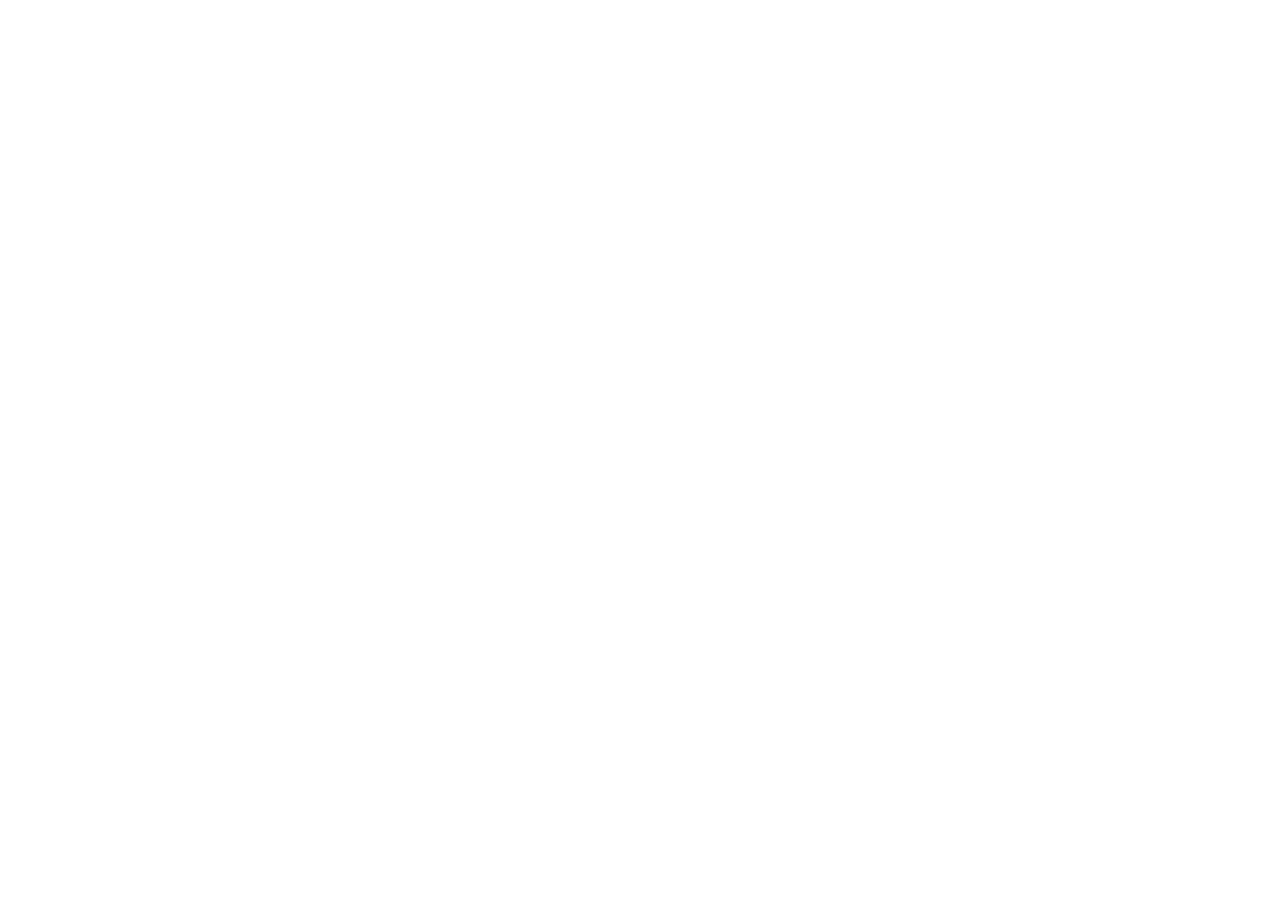
==== img/index.html @ fab170a4 "creata struttura CSS,HTML + push immagini" ====
<!DOCTYPE html>
<html lang="en">
<head>
    <meta charset="UTF-8">
    <meta name="viewport" content="width=device-width, initial-scale=1.0">
    <title>HTML CSS Discord</title>

    <!--CSS-->
    <link rel="stylesheet" href="css/style.css">

    <!--font awesome-->
    <link rel="stylesheet" href="https://cdnjs.cloudflare.com/ajax/libs/font-awesome/6.5.2/css/all.min.css" integrity="sha512-SnH5WK+bZxgPHs44uWIX+LLJAJ9/2PkPKZ5QiAj6Ta86w+fsb2TkcmfRyVX3pBnMFcV7oQPJkl9QevSCWr3W6A==" crossorigin="anonymous" referrerpolicy="no-referrer" />
</head>
<body>
    <!--HEADER-->

    <!--/HEADER-->
    <!--MAIN-->

    <!--MAIN-->
    <!--FOOTER-->
    
    <!--FOOTER-->
</body>
</html>
---- img/css/style.css ----
/*
    RESET
*/
* {
    margin: 0;
    padding: 0;
    box-sizing: border-box;
}
/*
    GENERAL
*/

/*
    HEADER
*/

/*
    MAIN
*/

/*
    FOOTER
*/
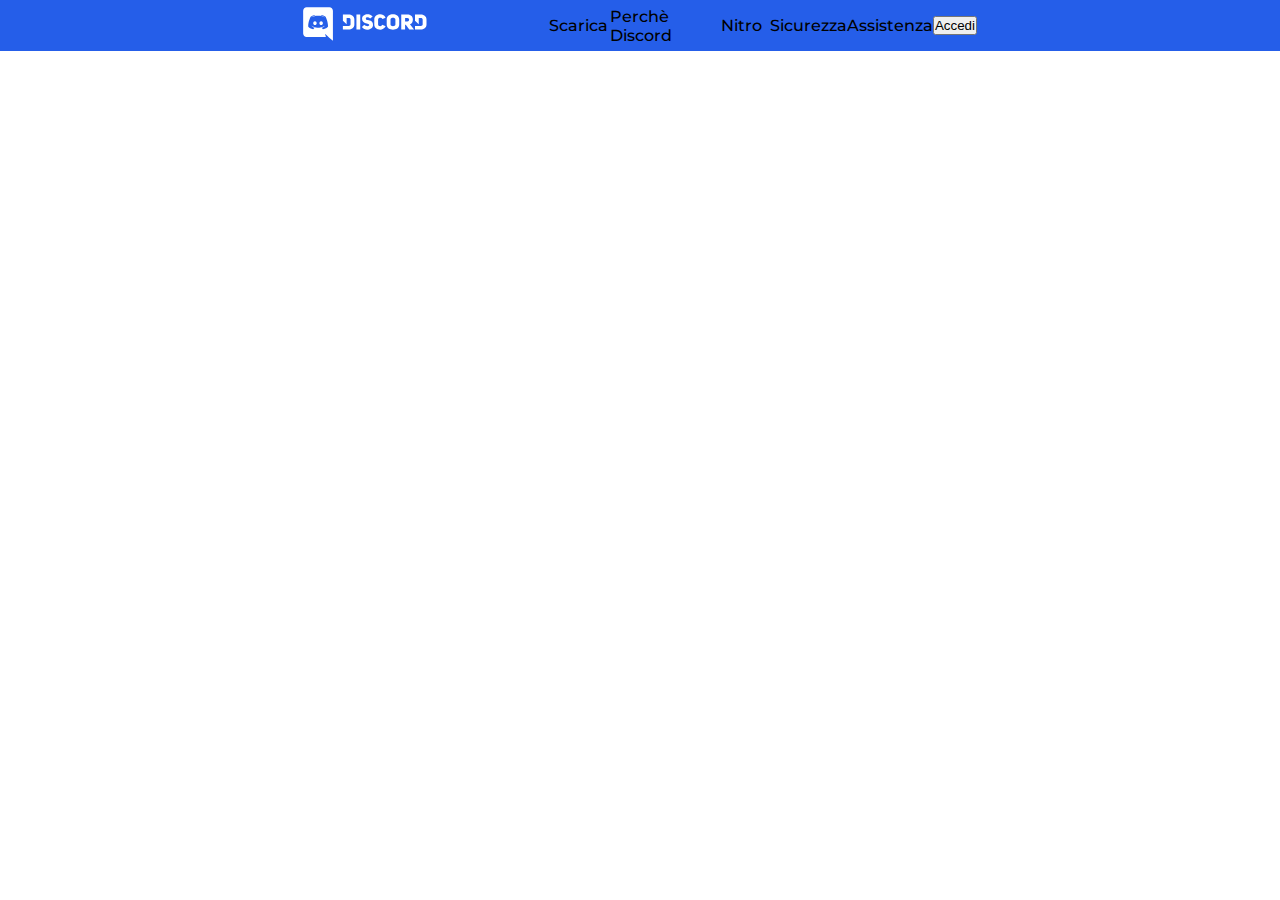
==== commit 44612fe4: "Header HTML completato, in fase di costruzione header CSS" ====
--- a/img/index.html
+++ b/img/index.html
@@ -1,25 +1,56 @@
 <!DOCTYPE html>
 <html lang="en">
-<head>
-    <meta charset="UTF-8">
-    <meta name="viewport" content="width=device-width, initial-scale=1.0">
-    <title>HTML CSS Discord</title>
+    <head>
+        <meta charset="UTF-8">
+        <meta name="viewport" content="width=device-width, initial-scale=1.0">
+        <title>HTML CSS Discord</title>
 
-    <!--CSS-->
-    <link rel="stylesheet" href="css/style.css">
+        <!--CSS-->
+        <link rel="stylesheet" href="css/style.css">
 
-    <!--font awesome-->
-    <link rel="stylesheet" href="https://cdnjs.cloudflare.com/ajax/libs/font-awesome/6.5.2/css/all.min.css" integrity="sha512-SnH5WK+bZxgPHs44uWIX+LLJAJ9/2PkPKZ5QiAj6Ta86w+fsb2TkcmfRyVX3pBnMFcV7oQPJkl9QevSCWr3W6A==" crossorigin="anonymous" referrerpolicy="no-referrer" />
-</head>
-<body>
-    <!--HEADER-->
+        <!--font awesome-->
+        <link rel="stylesheet" href="https://cdnjs.cloudflare.com/ajax/libs/font-awesome/6.5.2/css/all.min.css" integrity="sha512-SnH5WK+bZxgPHs44uWIX+LLJAJ9/2PkPKZ5QiAj6Ta86w+fsb2TkcmfRyVX3pBnMFcV7oQPJkl9QevSCWr3W6A==" crossorigin="anonymous" referrerpolicy="no-referrer" />
+    
+        <!--Google Font-->
+        <link rel="preconnect" href="https://fonts.googleapis.com">
+        <link rel="preconnect" href="https://fonts.gstatic.com" crossorigin>
+        <link href="https://fonts.googleapis.com/css2?family=Montserrat:ital,wght@0,100..900;1,100..900&display=swap" rel="stylesheet">
+    </head>
+    <body>
+        <!--HEADER-->
+            <header>
+                <div class="container-header">
+                    <div class="discord">
+                        <img src="./logo.svg" alt="logo discord">
+                    </div>
+                    <div class="scarica">
+                        Scarica
+                    </div>
 
-    <!--/HEADER-->
-    <!--MAIN-->
+                    <div class="perche-discord">
+                        Perchè Discord
+                    </div>
 
-    <!--MAIN-->
-    <!--FOOTER-->
-    
-    <!--FOOTER-->
-</body>
+                    <div class="nitro">
+                        Nitro
+                    </div>
+
+                    <div class="sicurezza">
+                        Sicurezza
+                    </div>
+
+                    <div class="assistenza">
+                        Assistenza
+                    </div>
+                    <button class="accedi">Accedi</button>
+                </div>
+            </header>
+        <!--/HEADER-->
+        <!--MAIN-->
+
+        <!--MAIN-->
+        <!--FOOTER-->
+
+        <!--FOOTER-->
+    </body>
 </html>--- a/img/css/style.css
+++ b/img/css/style.css
@@ -7,14 +7,56 @@
     box-sizing: border-box;
 }
 /*
+    FONT
+*/
+
+html {
+  font-family: "Montserrat", sans-serif;
+  font-optical-sizing: auto;
+  font-weight: 500;
+  font-style: normal;
+}
+/*
     GENERAL
 */
 
 /*
     HEADER
 */
+.container-header {
+    background-color: #255EE9;
+    display: flex;
+    height: 50px;
+    justify-content: center;
+    align-items: center;
+    padding: 2%;
+}
 
-/*
+
+.discord {
+    flex-basis: 20%;
+    }
+
+.scarica {
+    flex-basis: 5%;
+}
+
+.perche-discord {
+    flex-basis: 9%;
+}
+
+.nitro {
+    flex-basis: 4%;
+}
+
+.sicurezza {
+    flex-basis: 6%;
+}
+
+.assistenza {
+    flex-basis: 6%;
+}
+    /*
     MAIN
 */
 
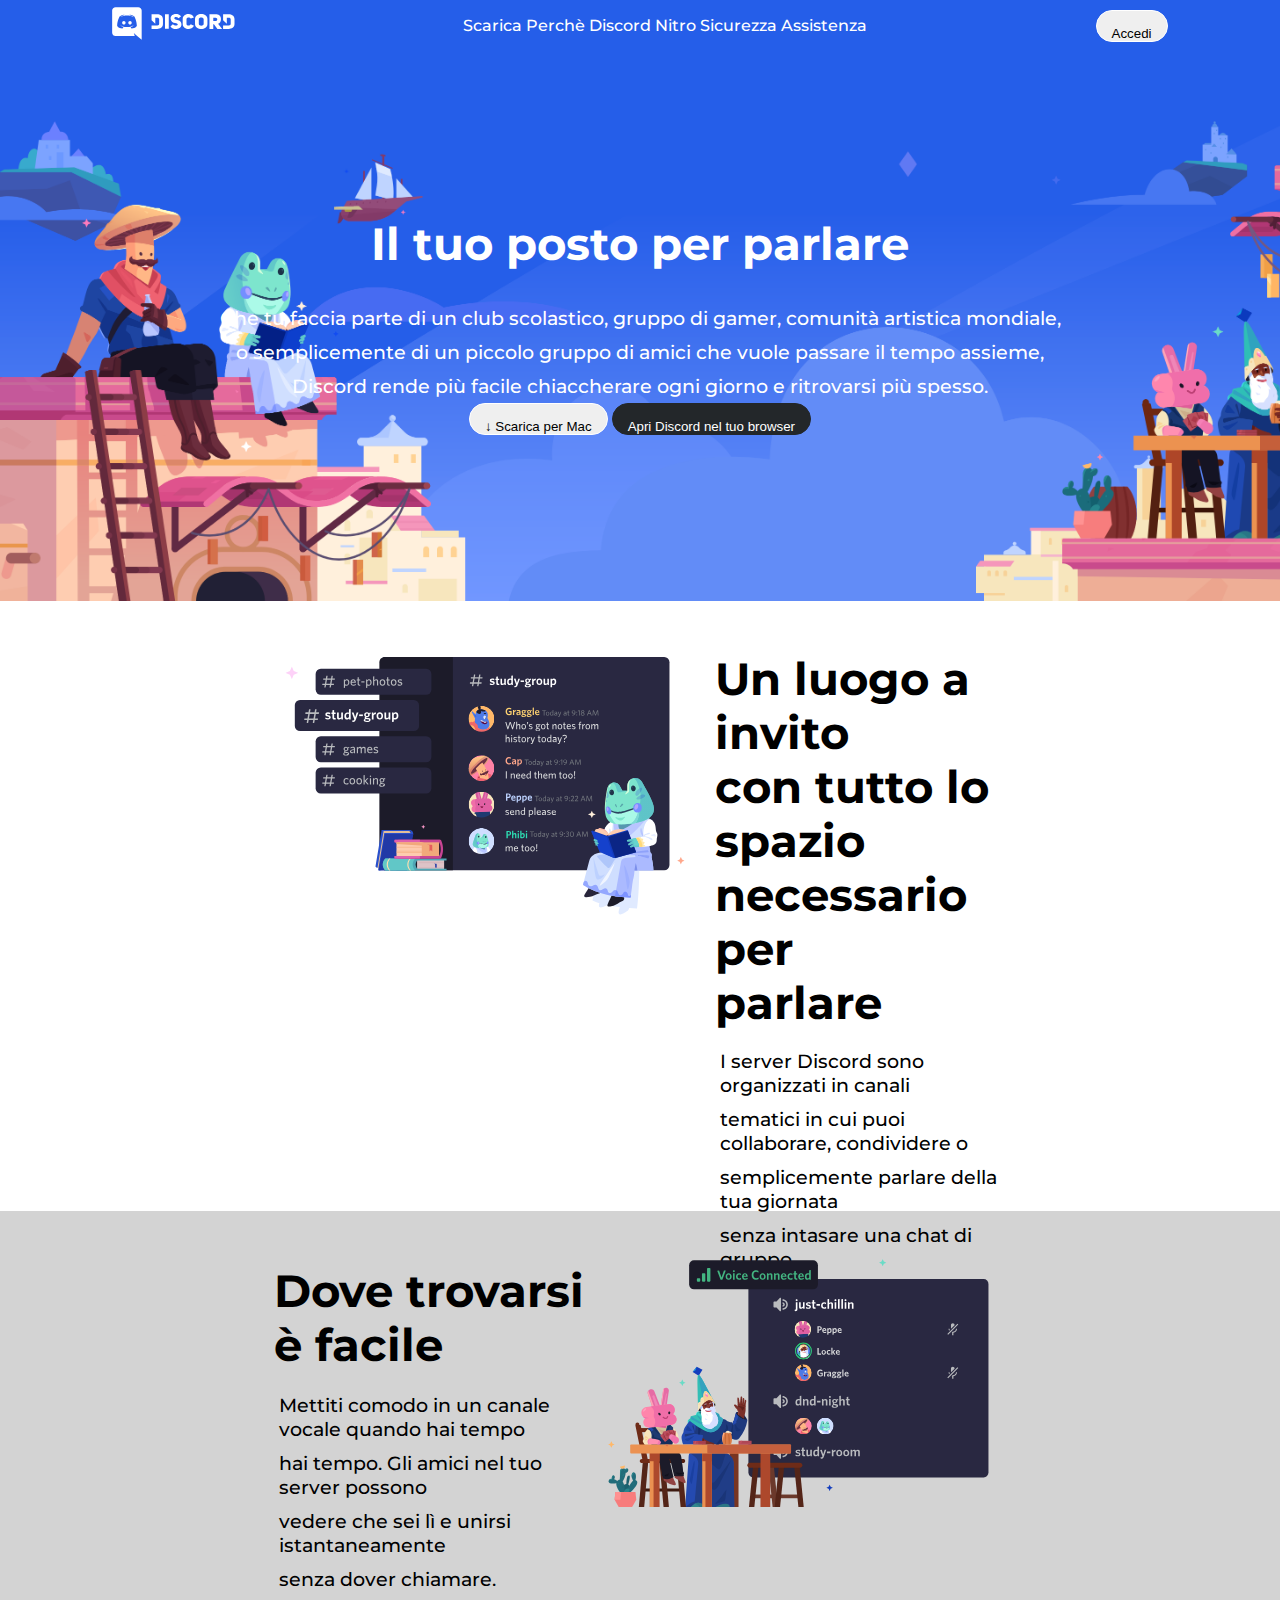
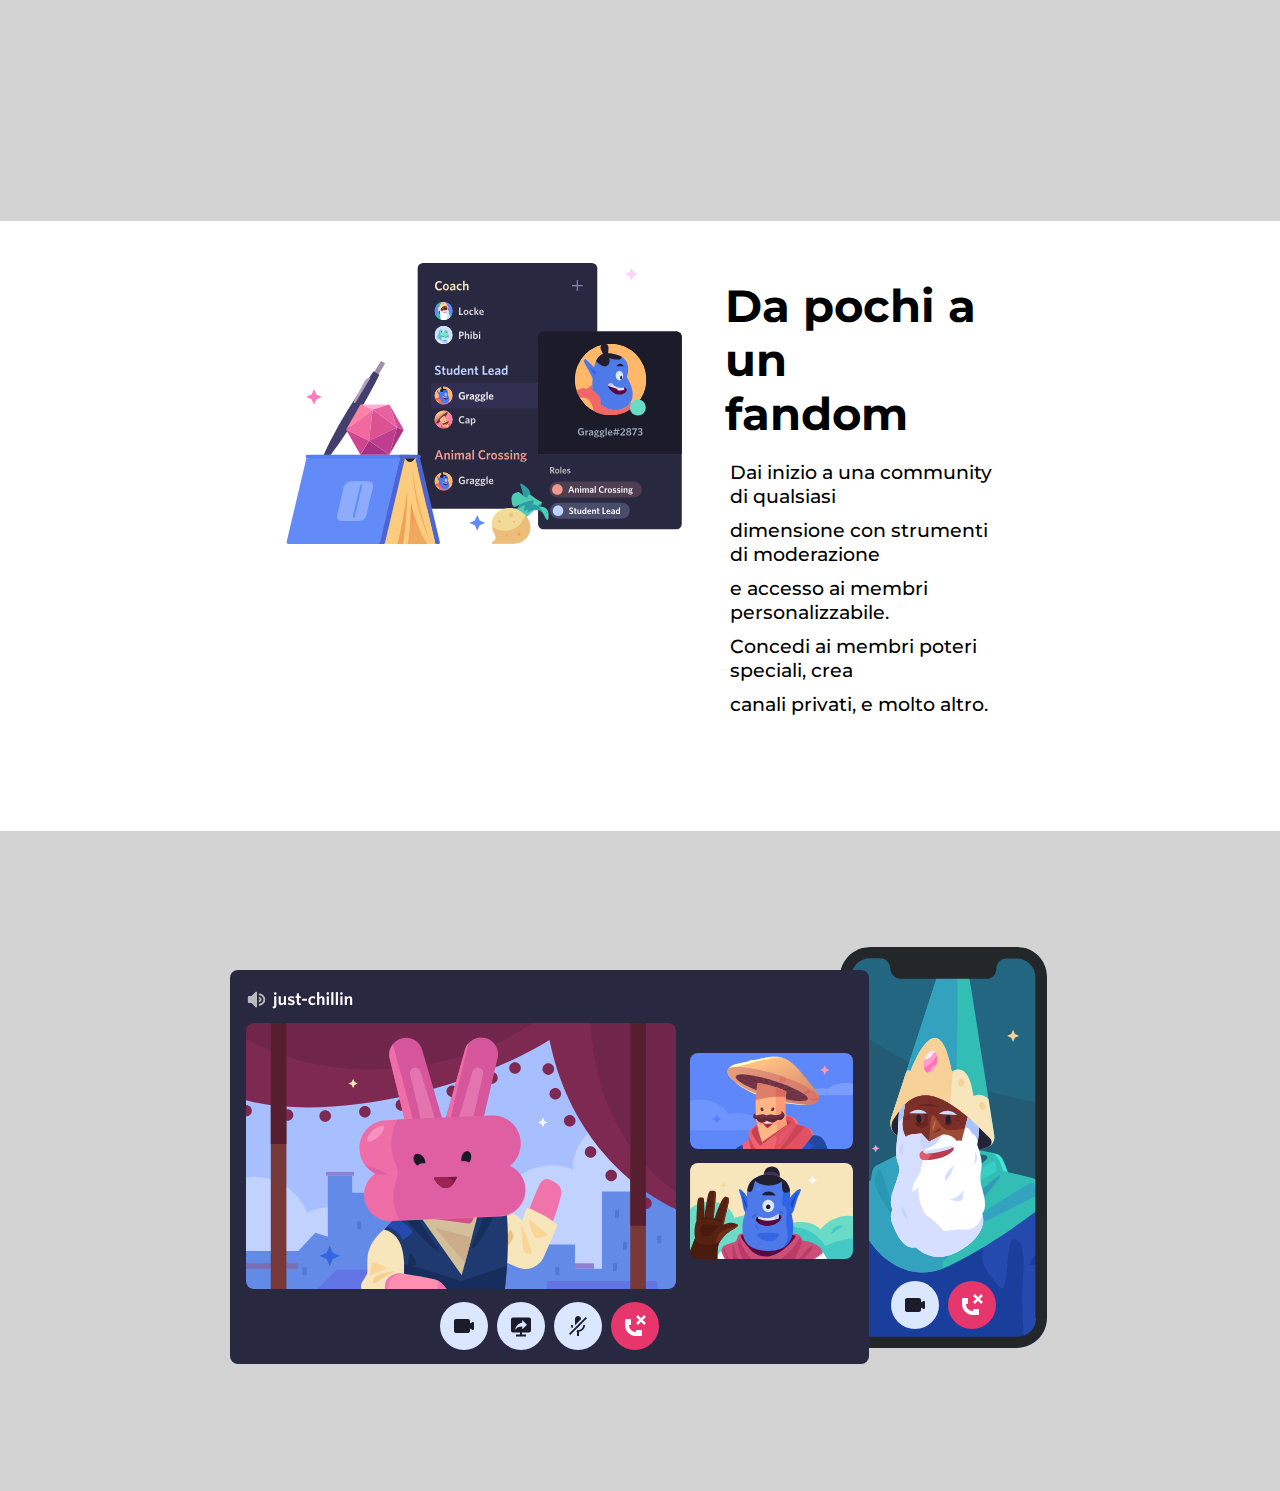
==== commit de8a61e6: "fatto quasi tutto il main" ====
--- a/img/index.html
+++ b/img/index.html
@@ -23,34 +23,128 @@
                     <div class="discord">
                         <img src="./logo.svg" alt="logo discord">
                     </div>
-                    <div class="scarica">
-                        Scarica
-                    </div>
 
-                    <div class="perche-discord">
-                        Perchè Discord
-                    </div>
-
-                    <div class="nitro">
-                        Nitro
-                    </div>
-
-                    <div class="sicurezza">
-                        Sicurezza
-                    </div>
-
-                    <div class="assistenza">
-                        Assistenza
-                    </div>
+                    <nav class="nav-button">
+                        Scarica Perchè Discord Nitro Sicurezza Assistenza
+                    </nav>
+                    
                     <button class="accedi">Accedi</button>
                 </div>
             </header>
         <!--/HEADER-->
         <!--MAIN-->
+            <div class="container-blu">
+                <div class="first-main">
+                    <h2>Il tuo posto per parlare</h2>
+                    <p>Che tu faccia parte di un club scolastico,
+                         gruppo di gamer, comunità artistica mondiale,
+                         </p>
+                    <p>o semplicemente di un piccolo gruppo di amici che
+                        vuole passare il tempo assieme,
+                    </p>
+                    <p>Discord rende più facile chiaccherare ogni
+                        giorno e ritrovarsi più spesso.
+                    </p>
+                    <button class="scarica-mac">
+                        &darr; Scarica per Mac
+                    </button>
+                    <button class="apri-browser">
+                        Apri Discord nel tuo browser
+                    </button>
+                </div>
+            </div>
 
+            <div class="container-white">
+                <div class="container-img1">
+                    <img src="./item1.svg" alt="item1">
+                </div>
+                <div class="container-text1">
+                    <h2 class="space-h2-1">
+                        Un luogo a invito <br>
+                        con tutto lo <br>
+                        spazio <br>
+                        necessario per <br> 
+                        parlare
+                    </h2>
+                    <p>
+                        I server Discord sono organizzati in canali
+                    </p>
+                    <p>
+                        tematici in cui puoi collaborare, condividere o
+                    </p>
+                    <p>
+                        semplicemente parlare della tua giornata
+                    </p>
+                    <p>
+                        senza intasare una chat di gruppo.
+                    </p>
+                </div>
+            </div>
+                <div class="container-gray">
+                    <div class="container-text2">
+                        <h2 class="space-h2-2">
+                            Dove trovarsi è facile
+                        </h2>
+                        <p>
+                            Mettiti comodo in un canale vocale quando hai tempo
+                        </p>
+                        <p>
+                            hai tempo. Gli amici nel tuo server possono
+                        </p>
+                        <p>
+                            vedere che sei lì e unirsi istantaneamente
+                        </p>
+                        <p>
+                            senza dover chiamare.
+                        </p>
+                    </div>
+                    <div class="container-img2">
+                        <img src="./item2.svg" alt="item2">
+                    </div>
+                </div>
+                <div class="container-white">
+                    <div class="container-img3">
+                        <img src="./item3.svg" alt="item3">
+                    </div>
+                    <div class="container-text3">
+                        <h2 class="space-h2-3">
+                            Da pochi a un <br> 
+                            fandom
+                        </h2>
+                        <p>
+                            Dai inizio a una community di qualsiasi
+                        </p>
+                        <p>
+                            dimensione con strumenti di moderazione
+                        </p>
+                        <p>
+                            e accesso ai membri personalizzabile.
+                        </p>
+                        <p>
+                            Concedi ai membri poteri speciali, crea
+                        </p>
+                        <p>
+                            canali privati, e molto altro.
+                        </p>
+                    </div>
+                </div>
+                <div class="container-gray">
+                    <div class="container-text4">
+
+                    </div>
+                    <div class="container-img4">
+                        <img src="./item4-big.svg" alt="item4">
+                    </div>
+                    <div class="container-text5">
+
+                    </div>
+                </div>
+            </div>
         <!--MAIN-->
         <!--FOOTER-->
-
+        <div class="container-dark">
+                    
+        </div>
         <!--FOOTER-->
     </body>
 </html>--- a/img/css/style.css
+++ b/img/css/style.css
@@ -19,6 +19,9 @@
 /*
     GENERAL
 */
+img {
+    max-width: 100%;
+}
 
 /*
     HEADER
@@ -34,32 +37,134 @@
 
 
 .discord {
-    flex-basis: 20%;
+    flex-basis: 10%;
     }
 
-.scarica {
-    flex-basis: 5%;
+.nav-button {
+    flex-basis: 70%;
+    text-align: center;
+    color: white;
 }
 
-.perche-discord {
-    flex-basis: 9%;
+.accedi,
+.scarica-mac,
+.apri-browser {
+    padding: 15px;
+    height: 30px;
+    border-bottom-left-radius: 20px;
+    border-bottom-right-radius: 20px;
+    border-top-left-radius: 20px;
+    border-top-right-radius: 20px;
 }
 
-.nitro {
-    flex-basis: 4%;
+.accedi, 
+.scarica-mac {
+    border: 1px solid white;
 }
 
-.sicurezza {
-    flex-basis: 6%;
-}
-
-.assistenza {
-    flex-basis: 6%;
+.apri-browser {
+    color: white;
+    background-color: #23272A;
+    border: 1px solid #23272A;
 }
     /*
     MAIN
 */
+.container-blu {
+    background-image: url(../jumbo.png);
+    background-size: cover;
+    display: flex;
+}
 
+.first-main {
+    max-width: 100%;
+    height: 550px;
+    color: white;
+    margin: 0 auto;
+    text-align: center;
+    align-content: center;
+}
+
+.first-main > h2 {
+    padding-bottom: 30px;
+}
+
+h2 {
+    font-size: 4cap;
+}
+
+p {
+    padding: 5px;
+    font-size: larger;
+}
+
+.container-white {
+    background-color: white;
+    padding: 30px;
+    display: flex;
+}
+
+.container-img1 {
+    height: 550px;
+    margin-left: 20%;
+}
+
+.container-text1 {
+    height: 550px;
+    margin-right: 20%;
+}
+
+.space-h2-1,
+.space-h2-2 {
+    margin-top: 7%;
+    padding-bottom: 5%;
+}
+
+.container-gray {
+    background-color: lightgray;
+    padding: 30px;
+    display: flex;
+}
+
+.container-img2 {
+    height: 550px;
+    margin-right: 20%;
+}
+
+.container-text2 {
+    height: 550px;
+    margin-left: 20%;
+}
+
+.container-img3 {
+    height: 550px;
+    margin-left: 20%;
+}
+
+.container-text3 {
+    height: 550px;
+    margin-right: 20%;
+}
+
+.space-h2-3 {
+    margin-top: 10%;
+    padding-bottom: 5%;
+}
+
+.container-img4 {
+    padding: 30px;
+    max-width: 100%;
+    height: 600px;
+    margin: 0 auto;
+}
+
+.container-text4 {
+    height: 550px;
+}
+
+.container-text5 {
+    height: 550px;
+}
 /*
     FOOTER
 */
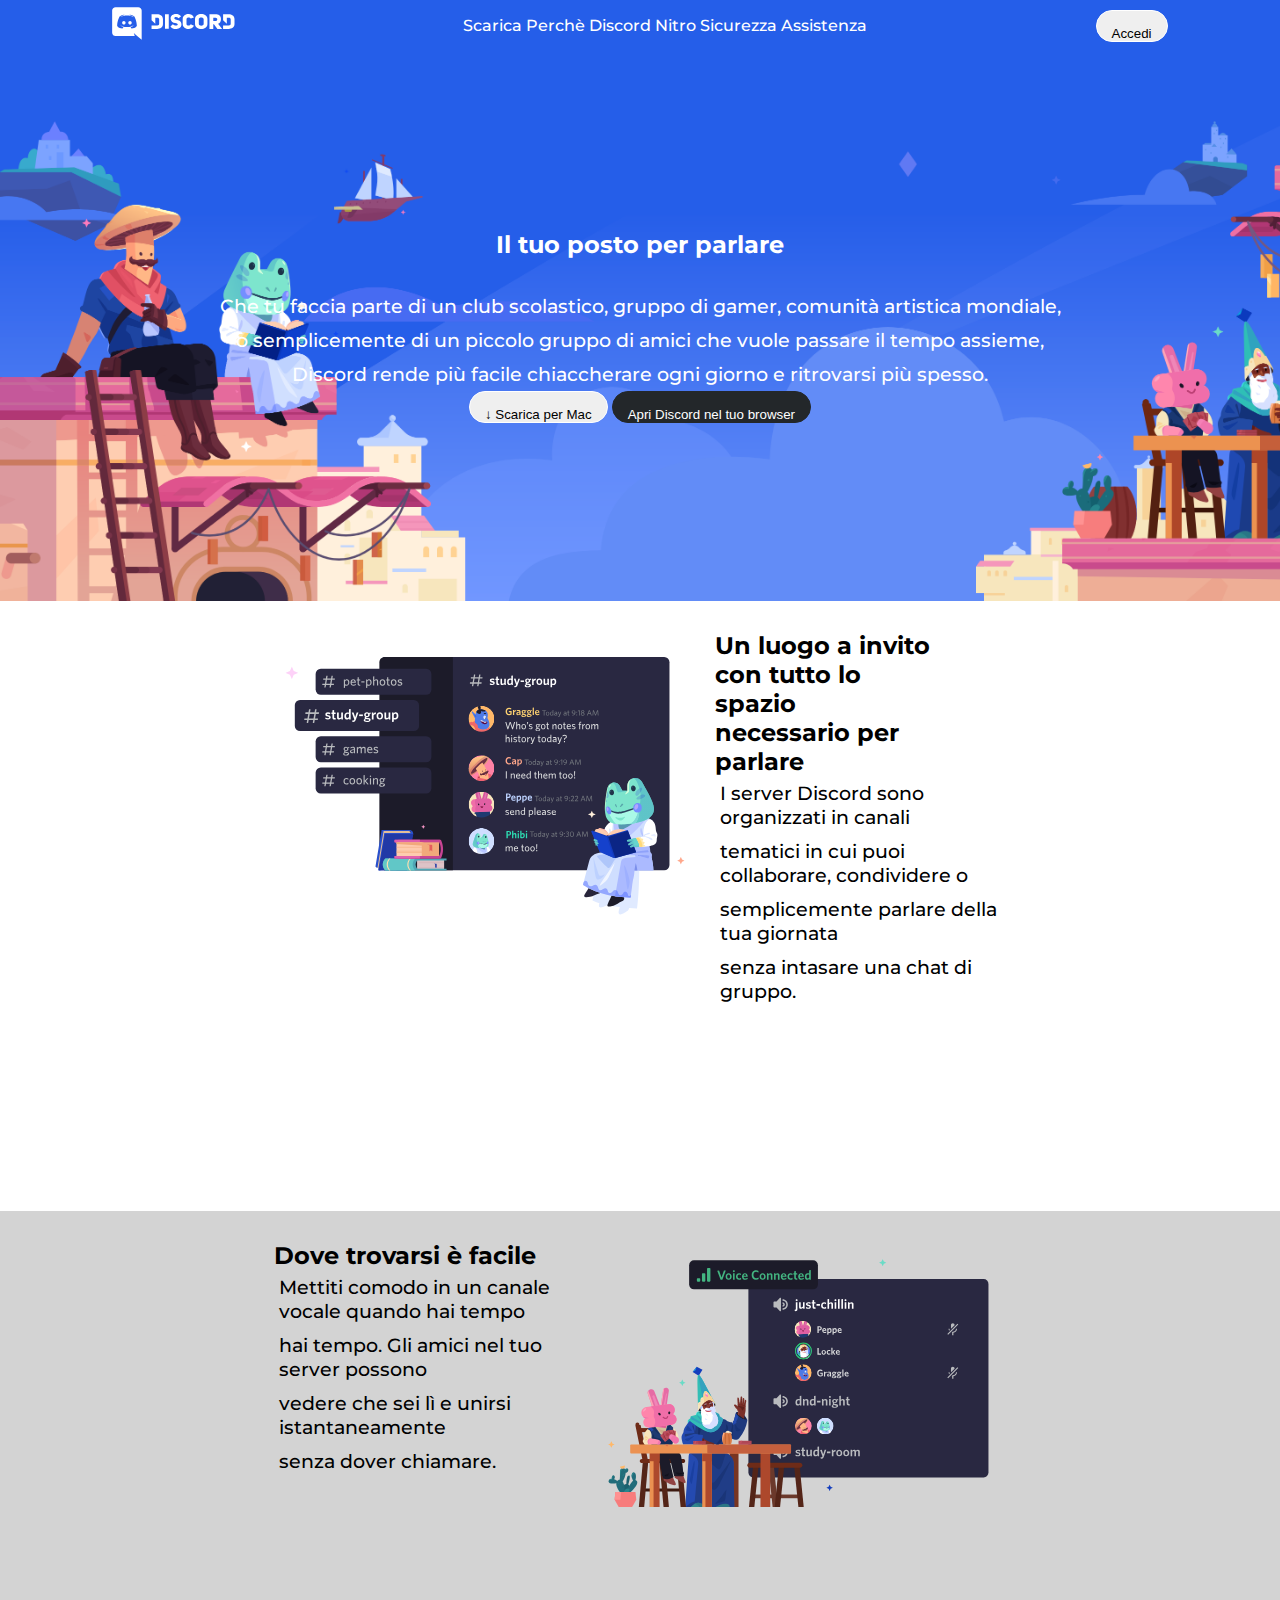
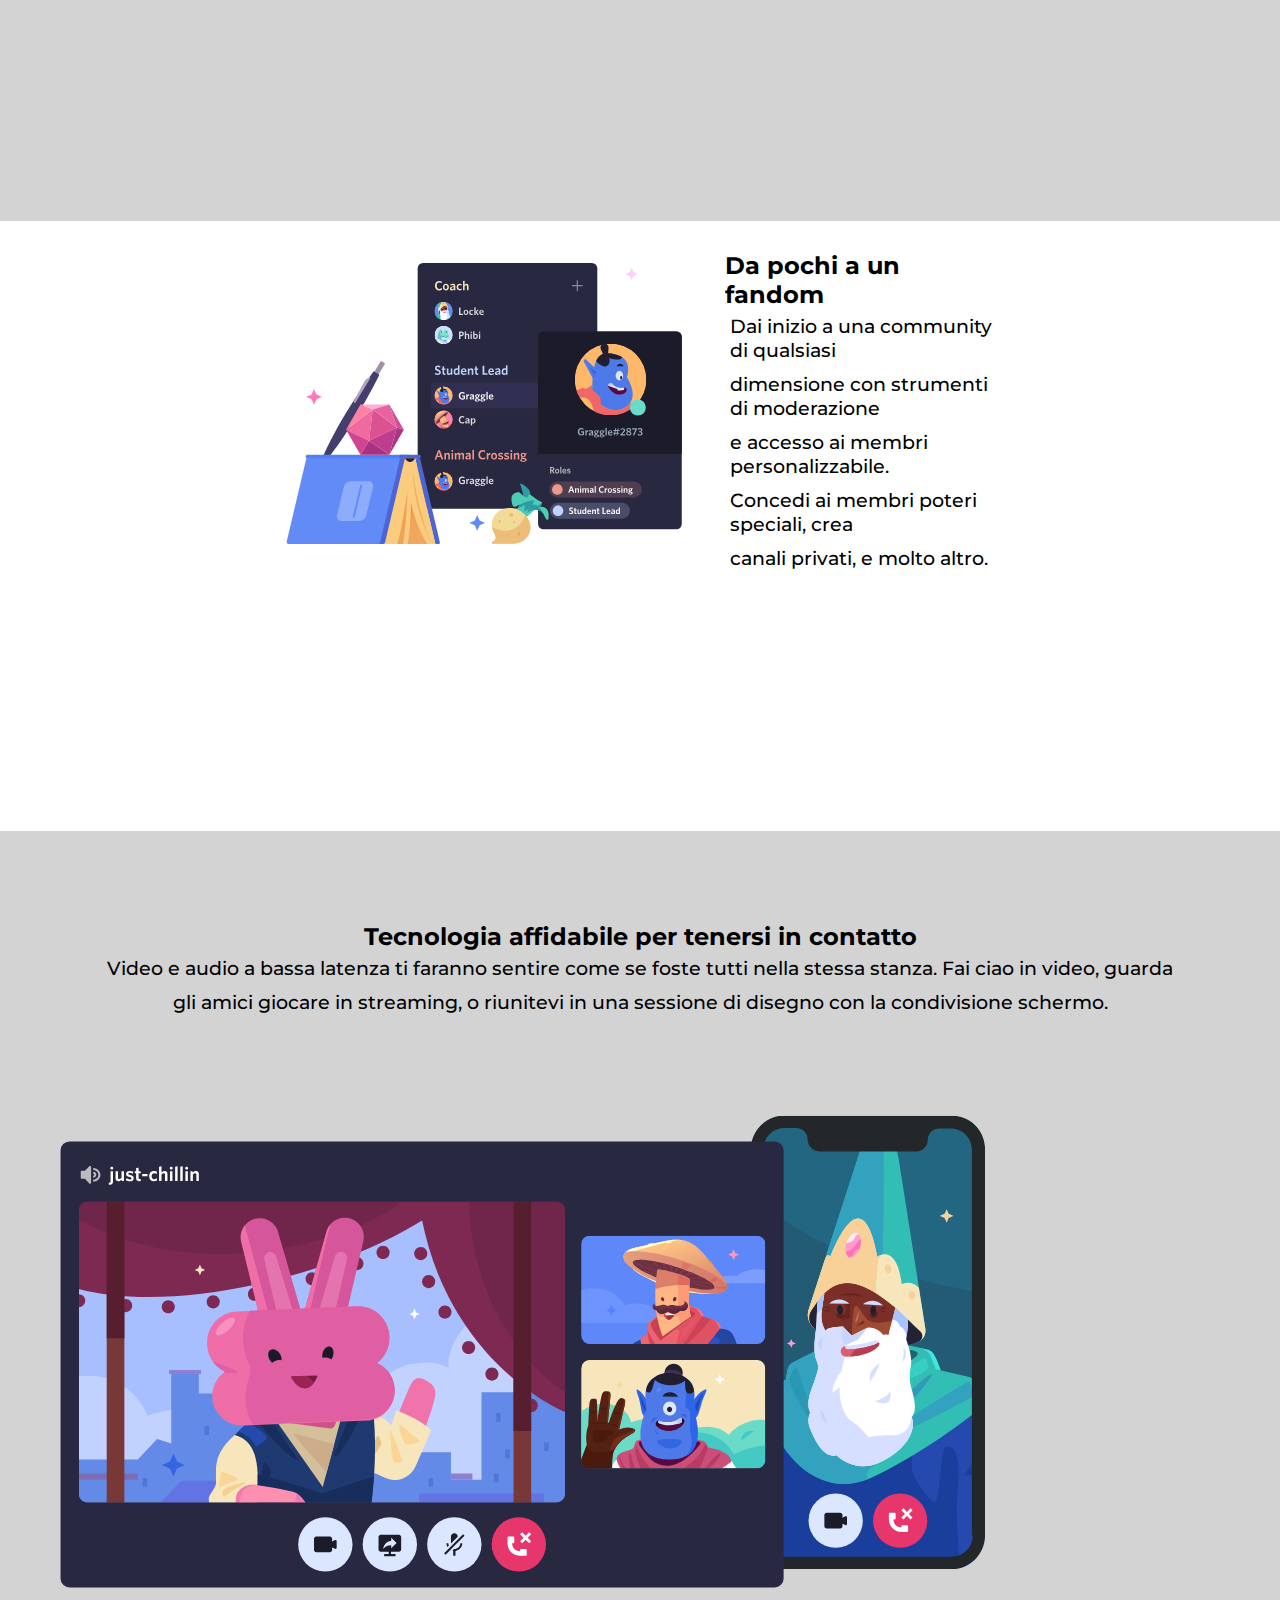
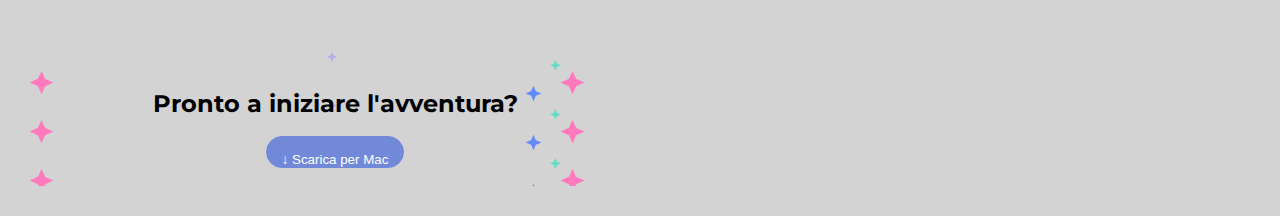
==== commit 8bad6849: "fine main" ====
--- a/img/index.html
+++ b/img/index.html
@@ -45,7 +45,7 @@
                     <p>Discord rende più facile chiaccherare ogni
                         giorno e ritrovarsi più spesso.
                     </p>
-                    <button class="scarica-mac">
+                    <button class="scarica-mac-white">
                         &darr; Scarica per Mac
                     </button>
                     <button class="apri-browser">
@@ -128,15 +128,32 @@
                         </p>
                     </div>
                 </div>
-                <div class="container-gray">
+                <div class="container-gray2">
                     <div class="container-text4">
-
+                        <h2 class="space-h2-4">
+                            Tecnologia affidabile per tenersi in contatto
+                        </h2>
+                        <p>
+                            Video e audio a bassa latenza ti faranno 
+                            sentire come se foste tutti nella stessa stanza. 
+                            Fai ciao in video, guarda
+                        </p>
+                        <p>
+                            gli amici giocare in streaming, 
+                            o riunitevi in una sessione di disegno con la 
+                            condivisione schermo.
+                        </p>
                     </div>
                     <div class="container-img4">
                         <img src="./item4-big.svg" alt="item4">
                     </div>
                     <div class="container-text5">
-
+                        <h2 class="space-h2-5">
+                            Pronto a iniziare l'avventura?
+                        </h2>
+                        <button class="scarica-mac-blue">
+                            &darr; Scarica per Mac
+                        </button>
                     </div>
                 </div>
             </div>
--- a/img/css/style.css
+++ b/img/css/style.css
@@ -47,8 +47,9 @@
 }
 
 .accedi,
-.scarica-mac,
-.apri-browser {
+.scarica-mac-white,
+.apri-browser,
+.scarica-mac-blue {
     padding: 15px;
     height: 30px;
     border-bottom-left-radius: 20px;
@@ -58,7 +59,7 @@
 }
 
 .accedi, 
-.scarica-mac {
+.scarica-mac-white {
     border: 1px solid white;
 }
 
@@ -89,7 +90,7 @@
     padding-bottom: 30px;
 }
 
-h2 {
+h2 :not(.space-h2-5) {
     font-size: 4cap;
 }
 
@@ -115,7 +116,7 @@
 }
 
 .space-h2-1,
-.space-h2-2 {
+.space-h2-2, {
     margin-top: 7%;
     padding-bottom: 5%;
 }
@@ -146,24 +147,42 @@
     margin-right: 20%;
 }
 
-.space-h2-3 {
+.space-h2-3, {
     margin-top: 10%;
     padding-bottom: 5%;
 }
 
+.container-gray2 {
+    background-color: lightgray;
+    padding: 30px;
+}
+
 .container-img4 {
-    padding: 30px;
-    max-width: 100%;
     height: 600px;
-    margin: 0 auto;
+    display: flex;
 }
 
 .container-text4 {
-    height: 550px;
+    height: 130px;
+    text-align: center;
+}
+
+.space-h2-4 {
+    margin-top: 5%;
 }
 
 .container-text5 {
-    height: 550px;
+    width: 50%;
+    text-align: center;
+    padding-top: 3%;
+    background-image: url(../stars.svg);
+}
+
+.scarica-mac-blue {
+    border: 1px solid #7289DA;
+    background-color: #7289DA;
+    color: white;
+    margin: 3%;
 }
 /*
     FOOTER
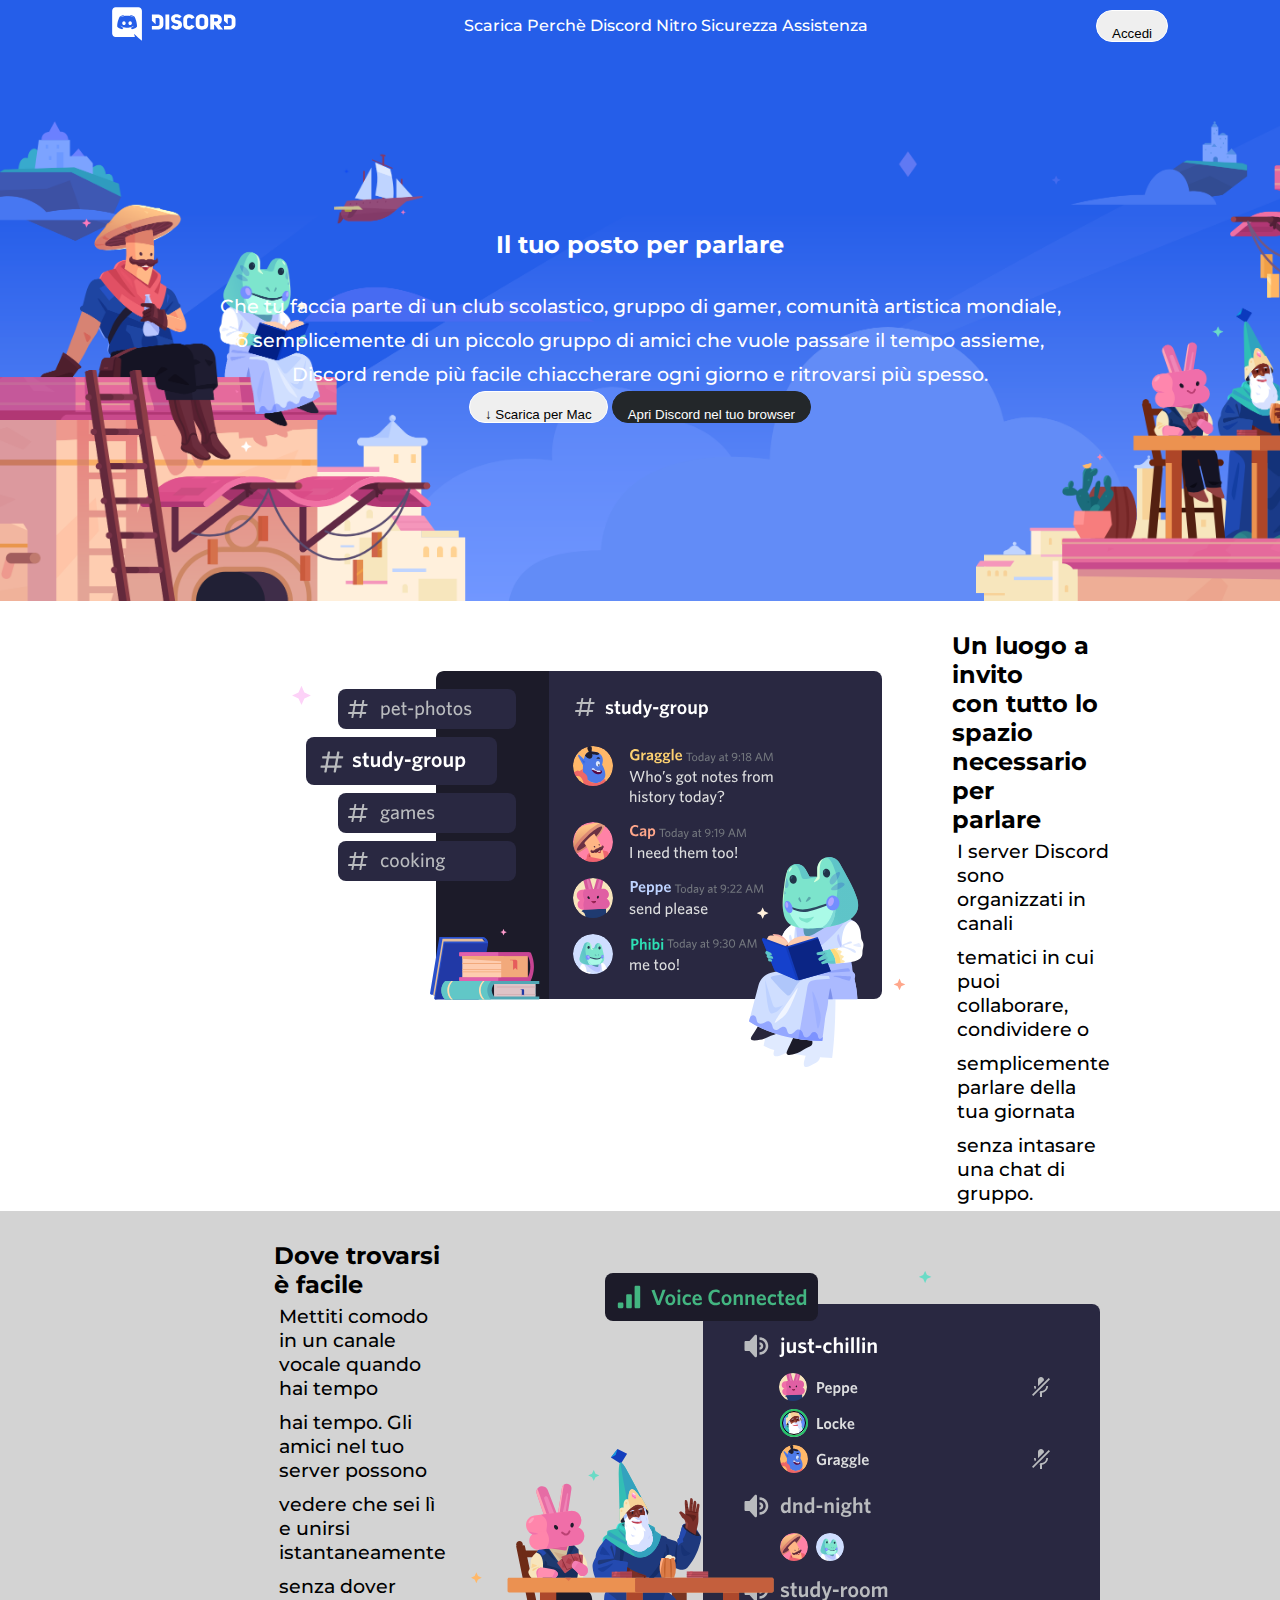
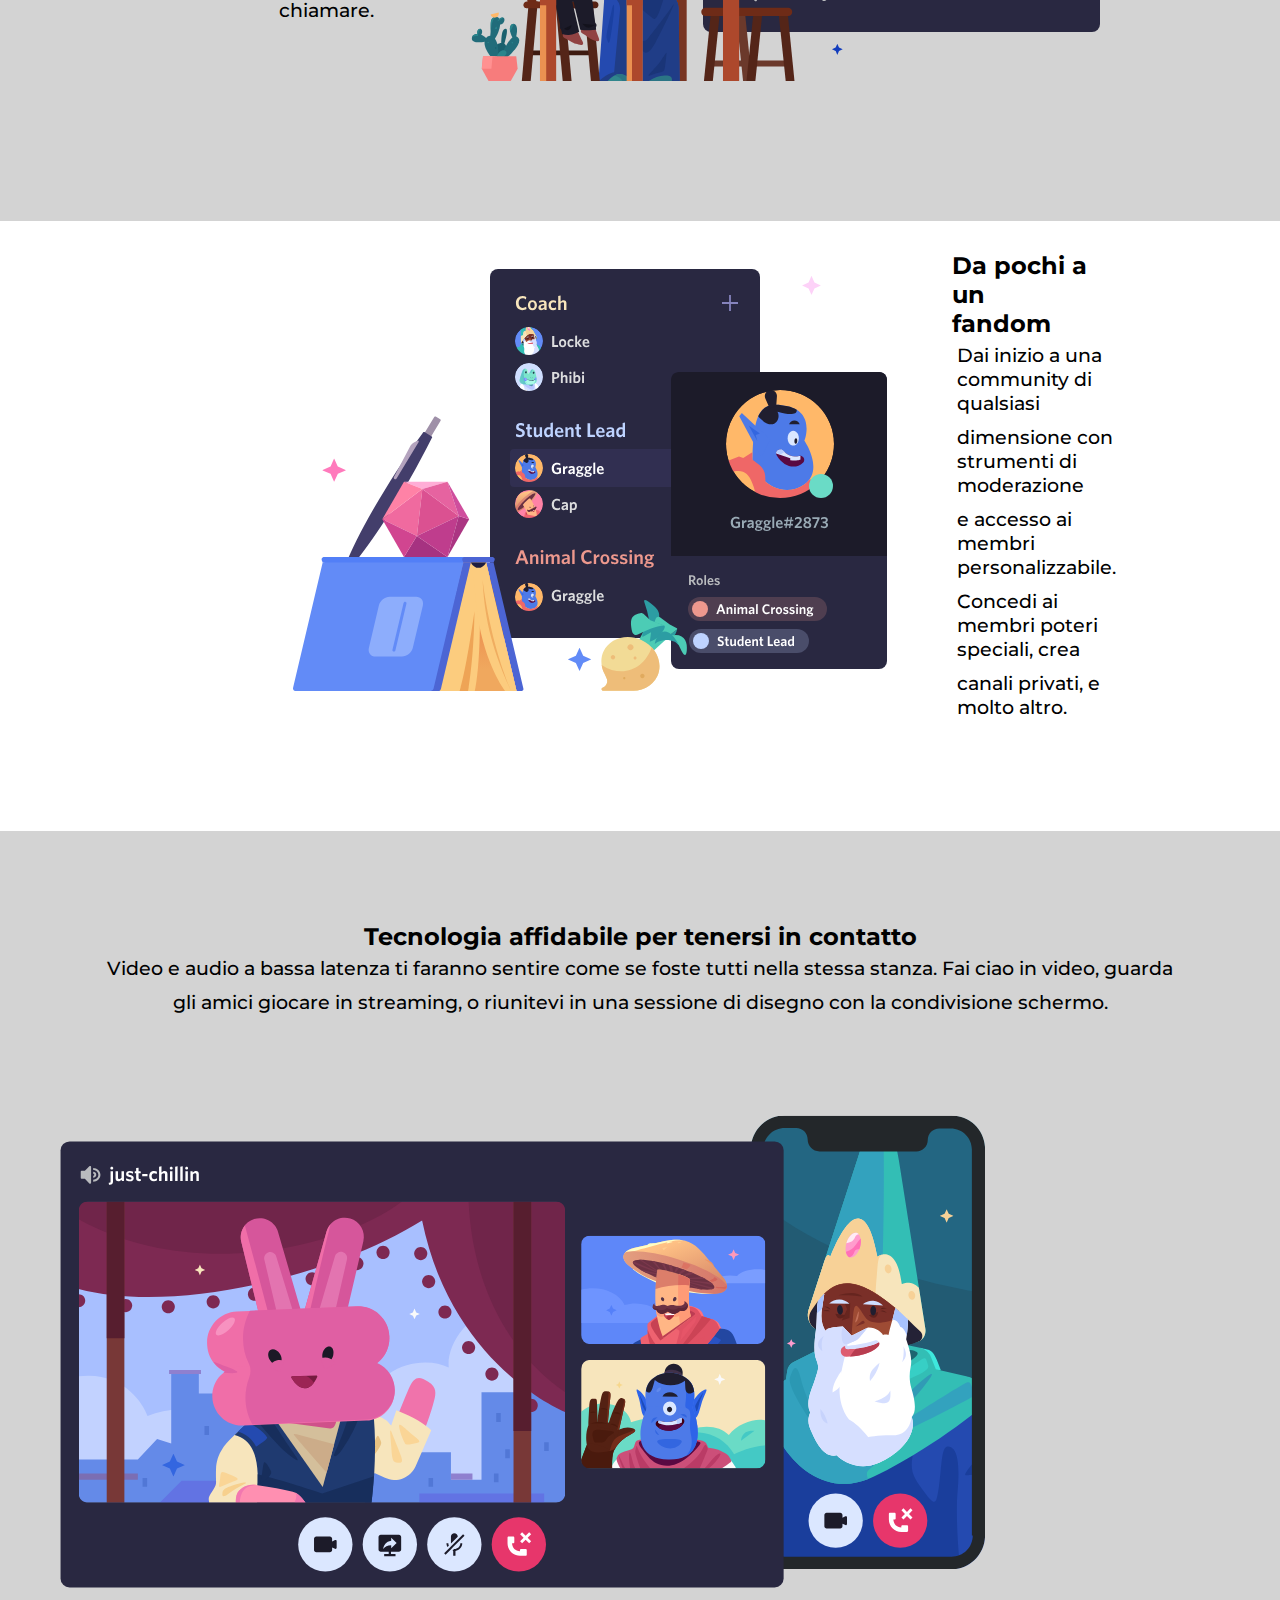
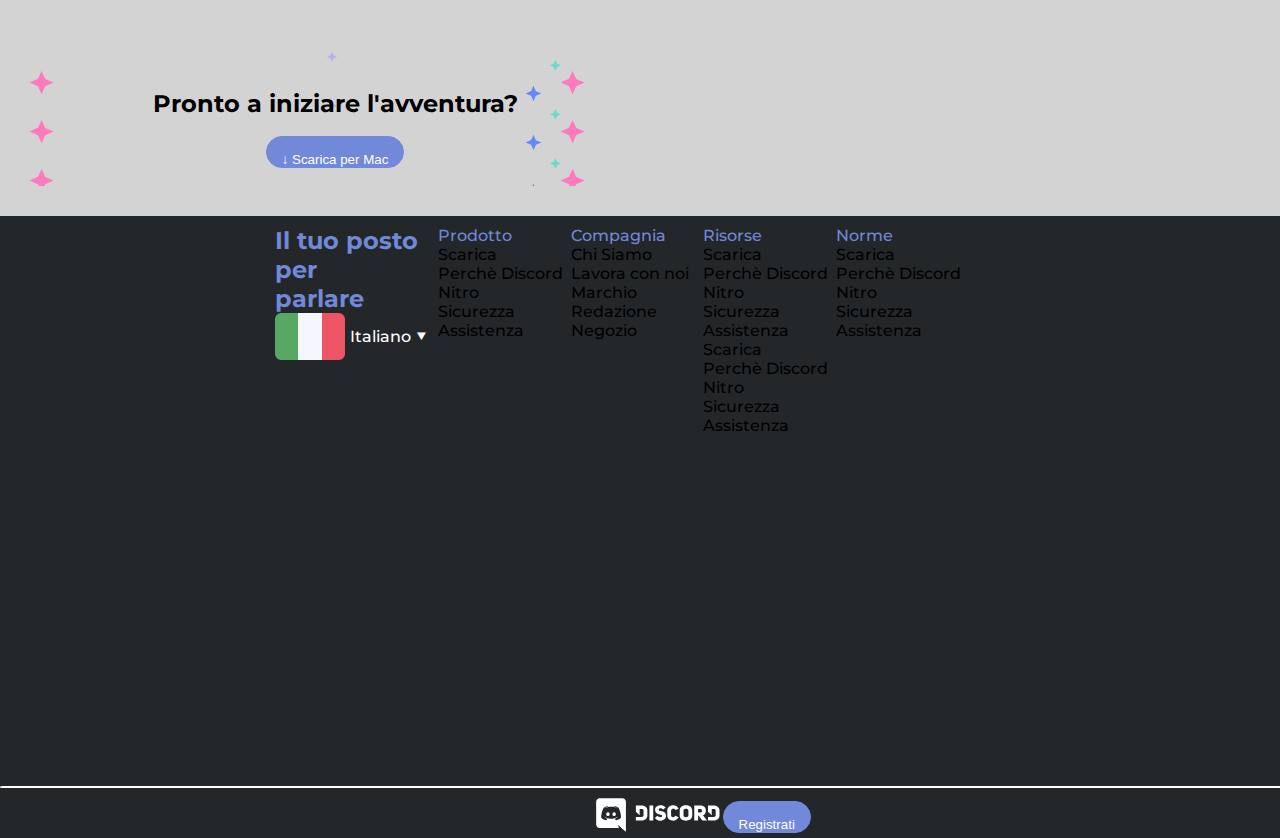
==== commit 7a72349d: "Finito anche footer ma con delle correzioni da apportare" ====
--- a/img/index.html
+++ b/img/index.html
@@ -20,7 +20,7 @@
         <!--HEADER-->
             <header>
                 <div class="container-header">
-                    <div class="discord">
+                    <div class="discord1">
                         <img src="./logo.svg" alt="logo discord">
                     </div>
 
@@ -33,135 +33,260 @@
             </header>
         <!--/HEADER-->
         <!--MAIN-->
-            <div class="container-blu">
-                <div class="first-main">
-                    <h2>Il tuo posto per parlare</h2>
-                    <p>Che tu faccia parte di un club scolastico,
-                         gruppo di gamer, comunità artistica mondiale,
-                         </p>
-                    <p>o semplicemente di un piccolo gruppo di amici che
-                        vuole passare il tempo assieme,
-                    </p>
-                    <p>Discord rende più facile chiaccherare ogni
-                        giorno e ritrovarsi più spesso.
-                    </p>
-                    <button class="scarica-mac-white">
-                        &darr; Scarica per Mac
-                    </button>
-                    <button class="apri-browser">
-                        Apri Discord nel tuo browser
-                    </button>
-                </div>
-            </div>
-
-            <div class="container-white">
-                <div class="container-img1">
-                    <img src="./item1.svg" alt="item1">
-                </div>
-                <div class="container-text1">
-                    <h2 class="space-h2-1">
-                        Un luogo a invito <br>
-                        con tutto lo <br>
-                        spazio <br>
-                        necessario per <br> 
-                        parlare
-                    </h2>
-                    <p>
-                        I server Discord sono organizzati in canali
-                    </p>
-                    <p>
-                        tematici in cui puoi collaborare, condividere o
-                    </p>
-                    <p>
-                        semplicemente parlare della tua giornata
-                    </p>
-                    <p>
-                        senza intasare una chat di gruppo.
-                    </p>
-                </div>
-            </div>
-                <div class="container-gray">
-                    <div class="container-text2">
-                        <h2 class="space-h2-2">
-                            Dove trovarsi è facile
-                        </h2>
-                        <p>
-                            Mettiti comodo in un canale vocale quando hai tempo
-                        </p>
-                        <p>
-                            hai tempo. Gli amici nel tuo server possono
-                        </p>
-                        <p>
-                            vedere che sei lì e unirsi istantaneamente
-                        </p>
-                        <p>
-                            senza dover chiamare.
-                        </p>
-                    </div>
-                    <div class="container-img2">
-                        <img src="./item2.svg" alt="item2">
-                    </div>
-                </div>
-                <div class="container-white">
-                    <div class="container-img3">
-                        <img src="./item3.svg" alt="item3">
-                    </div>
-                    <div class="container-text3">
-                        <h2 class="space-h2-3">
-                            Da pochi a un <br> 
-                            fandom
-                        </h2>
-                        <p>
-                            Dai inizio a una community di qualsiasi
-                        </p>
-                        <p>
-                            dimensione con strumenti di moderazione
-                        </p>
-                        <p>
-                            e accesso ai membri personalizzabile.
-                        </p>
-                        <p>
-                            Concedi ai membri poteri speciali, crea
-                        </p>
-                        <p>
-                            canali privati, e molto altro.
-                        </p>
-                    </div>
-                </div>
-                <div class="container-gray2">
-                    <div class="container-text4">
-                        <h2 class="space-h2-4">
-                            Tecnologia affidabile per tenersi in contatto
-                        </h2>
-                        <p>
-                            Video e audio a bassa latenza ti faranno 
-                            sentire come se foste tutti nella stessa stanza. 
-                            Fai ciao in video, guarda
-                        </p>
-                        <p>
-                            gli amici giocare in streaming, 
-                            o riunitevi in una sessione di disegno con la 
-                            condivisione schermo.
-                        </p>
-                    </div>
-                    <div class="container-img4">
-                        <img src="./item4-big.svg" alt="item4">
-                    </div>
-                    <div class="container-text5">
-                        <h2 class="space-h2-5">
-                            Pronto a iniziare l'avventura?
-                        </h2>
-                        <button class="scarica-mac-blue">
+            <main>
+                <div class="container-blu">
+                    <div class="first-main">
+                        <h2>Il tuo posto per parlare</h2>
+                        <p>Che tu faccia parte di un club scolastico,
+                            gruppo di gamer, comunità artistica mondiale,
+                            </p>
+                        <p>o semplicemente di un piccolo gruppo di amici che
+                            vuole passare il tempo assieme,
+                        </p>
+                        <p>Discord rende più facile chiaccherare ogni
+                            giorno e ritrovarsi più spesso.
+                        </p>
+                        <button class="scarica-mac-white">
                             &darr; Scarica per Mac
                         </button>
-                    </div>
-                </div>
-            </div>
+                        <button class="apri-browser">
+                            Apri Discord nel tuo browser
+                        </button>
+                    </div>
+                </div>
+
+                <div class="container-white">
+                    <div class="container-img1">
+                        <img src="./item1.svg" alt="item1">
+                    </div>
+                    <div class="container-text1">
+                        <h2 class="space-h2-1">
+                            Un luogo a invito <br>
+                            con tutto lo <br>
+                            spazio <br>
+                            necessario per <br> 
+                            parlare
+                        </h2>
+                        <p>
+                            I server Discord sono organizzati in canali
+                        </p>
+                        <p>
+                            tematici in cui puoi collaborare, condividere o
+                        </p>
+                        <p>
+                            semplicemente parlare della tua giornata
+                        </p>
+                        <p>
+                            senza intasare una chat di gruppo.
+                        </p>
+                    </div>
+                </div>
+                    <div class="container-gray">
+                        <div class="container-text2">
+                            <h2 class="space-h2-2">
+                                Dove trovarsi è facile
+                            </h2>
+                            <p>
+                                Mettiti comodo in un canale vocale quando hai tempo
+                            </p>
+                            <p>
+                                hai tempo. Gli amici nel tuo server possono
+                            </p>
+                            <p>
+                                vedere che sei lì e unirsi istantaneamente
+                            </p>
+                            <p>
+                                senza dover chiamare.
+                            </p>
+                        </div>
+                        <div class="container-img2">
+                            <img src="./item2.svg" alt="item2">
+                        </div>
+                    </div>
+                    <div class="container-white">
+                        <div class="container-img3">
+                            <img src="./item3.svg" alt="item3">
+                        </div>
+                        <div class="container-text3">
+                            <h2 class="space-h2-3">
+                                Da pochi a un <br> 
+                                fandom
+                            </h2>
+                            <p>
+                                Dai inizio a una community di qualsiasi
+                            </p>
+                            <p>
+                                dimensione con strumenti di moderazione
+                            </p>
+                            <p>
+                                e accesso ai membri personalizzabile.
+                            </p>
+                            <p>
+                                Concedi ai membri poteri speciali, crea
+                            </p>
+                            <p>
+                                canali privati, e molto altro.
+                            </p>
+                        </div>
+                    </div>
+                    <div class="container-gray2">
+                        <div class="container-text4">
+                            <h2 class="space-h2-4">
+                                Tecnologia affidabile per tenersi in contatto
+                            </h2>
+                            <p>
+                                Video e audio a bassa latenza ti faranno 
+                                sentire come se foste tutti nella stessa stanza. 
+                                Fai ciao in video, guarda
+                            </p>
+                            <p>
+                                gli amici giocare in streaming, 
+                                o riunitevi in una sessione di disegno con la 
+                                condivisione schermo.
+                            </p>
+                        </div>
+                        <div class="container-img4">
+                            <img src="./item4-big.svg" alt="item4">
+                        </div>
+                        <div class="container-text5">
+                            <h2 class="space-h2-5">
+                                Pronto a iniziare l'avventura?
+                            </h2>
+                            <button class="scarica-mac-blue">
+                                &darr; Scarica per Mac
+                            </button>
+                        </div>
+                    </div>
+                </div>
+            </main>
         <!--MAIN-->
         <!--FOOTER-->
-        <div class="container-dark">
-                    
-        </div>
+            <footer>
+                <div class="container-dark">
+                    <div class="container1">
+                        <h2 class="space-h2-6">
+                            Il tuo posto per <br>
+                            parlare
+                        </h2>
+                        <section>
+                            <img class="ita-img" src="./ita.png" alt="bandiera italia">
+                            <nav class="italiano"> Italiano &#11206;</nav>
+                        </section>
+                        <div class="logo">
+                            <i class="fa-brands fa-twitter"></i>
+                            <i class="fa-brands fa-instagram"></i>
+                            <i class="fa-brands fa-square-facebook"></i>
+                            <i class="fa-brands fa-youtube"></i>
+                        </div>
+                    </div>
+                    <div class="container2">
+                        <nav>
+                            Prodotto
+                        </nav>
+                        <nav>
+                            Scarica
+                        </nav>
+                        <nav>
+                            Perchè Discord
+                        </nav>
+                        <nav>
+                            Nitro
+                        </nav>
+                        <nav>
+                            Sicurezza
+                        </nav>
+                        <nav>
+                            Assistenza
+                        </nav>
+                    </div>
+                    <div class="container2">
+                        <nav>
+                            Compagnia
+                        </nav>
+                        <nav>
+                            Chi Siamo
+                        </nav>
+                        <nav>
+                            Lavora con noi
+                        </nav>
+                        <nav>
+                            Marchio
+                        </nav>
+                        <nav>
+                            Redazione
+                        </nav>
+                        <nav>
+                            Negozio
+                        </nav>
+                    </div>
+                    <div class="container2">
+                        <nav>
+                            Risorse
+                        </nav>
+                        <nav>
+                            Scarica
+                        </nav>
+                        <nav>
+                            Perchè Discord
+                        </nav>
+                        <nav>
+                            Nitro
+                        </nav>
+                        <nav>
+                            Sicurezza
+                        </nav>
+                        <nav>
+                            Assistenza
+                        </nav>
+                        <nav>
+                            Scarica
+                        </nav>
+                        <nav>
+                            Perchè Discord
+                        </nav>
+                        <nav>
+                            Nitro
+                        </nav>
+                        <nav>
+                            Sicurezza
+                        </nav>
+                        <nav>
+                            Assistenza
+                        </nav>
+                    </div>
+                    <div class="container2">
+                        <nav>
+                            Norme
+                        </nav>
+                        <nav>
+                            Scarica
+                        </nav>
+                        <nav>
+                            Perchè Discord
+                        </nav>
+                        <nav>
+                            Nitro
+                        </nav>
+                        <nav>
+                            Sicurezza
+                        </nav>
+                        <nav>
+                            Assistenza
+                        </nav>
+                    </div>
+                </div>
+                <div class="container-hr">
+                    <hr>
+                </div>
+                <div class="container-dark">
+                    <div class="container-footer">
+                        <div class="discord2">
+                            <img src="./logo.svg" alt="Discord">
+                        </div>
+                        <button class="registrati-button">Registrati</button>
+                    </div>
+                </div>
+            </footer>
         <!--FOOTER-->
     </body>
 </html>--- a/img/css/style.css
+++ b/img/css/style.css
@@ -19,7 +19,7 @@
 /*
     GENERAL
 */
-img {
+img :not(.ita-img){
     max-width: 100%;
 }
 
@@ -36,7 +36,7 @@
 }
 
 
-.discord {
+.discord1 {
     flex-basis: 10%;
     }
 
@@ -49,7 +49,8 @@
 .accedi,
 .scarica-mac-white,
 .apri-browser,
-.scarica-mac-blue {
+.scarica-mac-blue,
+.registrati-button {
     padding: 15px;
     height: 30px;
     border-bottom-left-radius: 20px;
@@ -178,7 +179,8 @@
     background-image: url(../stars.svg);
 }
 
-.scarica-mac-blue {
+.scarica-mac-blue,
+.registrati-button {
     border: 1px solid #7289DA;
     background-color: #7289DA;
     color: white;
@@ -187,3 +189,66 @@
 /*
     FOOTER
 */
+
+.container-dark {
+    background-color: #23272A;
+    margin: 0 auto;
+    padding: 10px;
+    display: flex;
+}
+
+.container1 {
+    width: 13%;
+    height: 550px;
+    margin-left: 21%;
+}
+
+.container2 {
+    width: 10.51%;
+    height: 550px;
+}
+
+.space-h2-6,
+.container2 :first-child {
+    color: #7288D8;
+}
+
+section {
+    display: flex;
+    align-items: center;
+}
+
+.italiano {
+    margin-left: 3%;
+    color: white;
+}
+
+.logo {
+    color: white;
+    font-size: 2cap;
+}
+
+.logo > * {
+    margin: 4%;
+}
+
+.container-hr {
+    color: white;
+    display: flex;
+    width: 100px;
+}
+
+.container-footer {
+    margin: 0 auto;
+    width: 7%;
+    height: 30px;
+    display: flex;
+    justify-content: space-between;
+}
+
+.discord2{
+    
+}
+.registrati-button {
+
+}